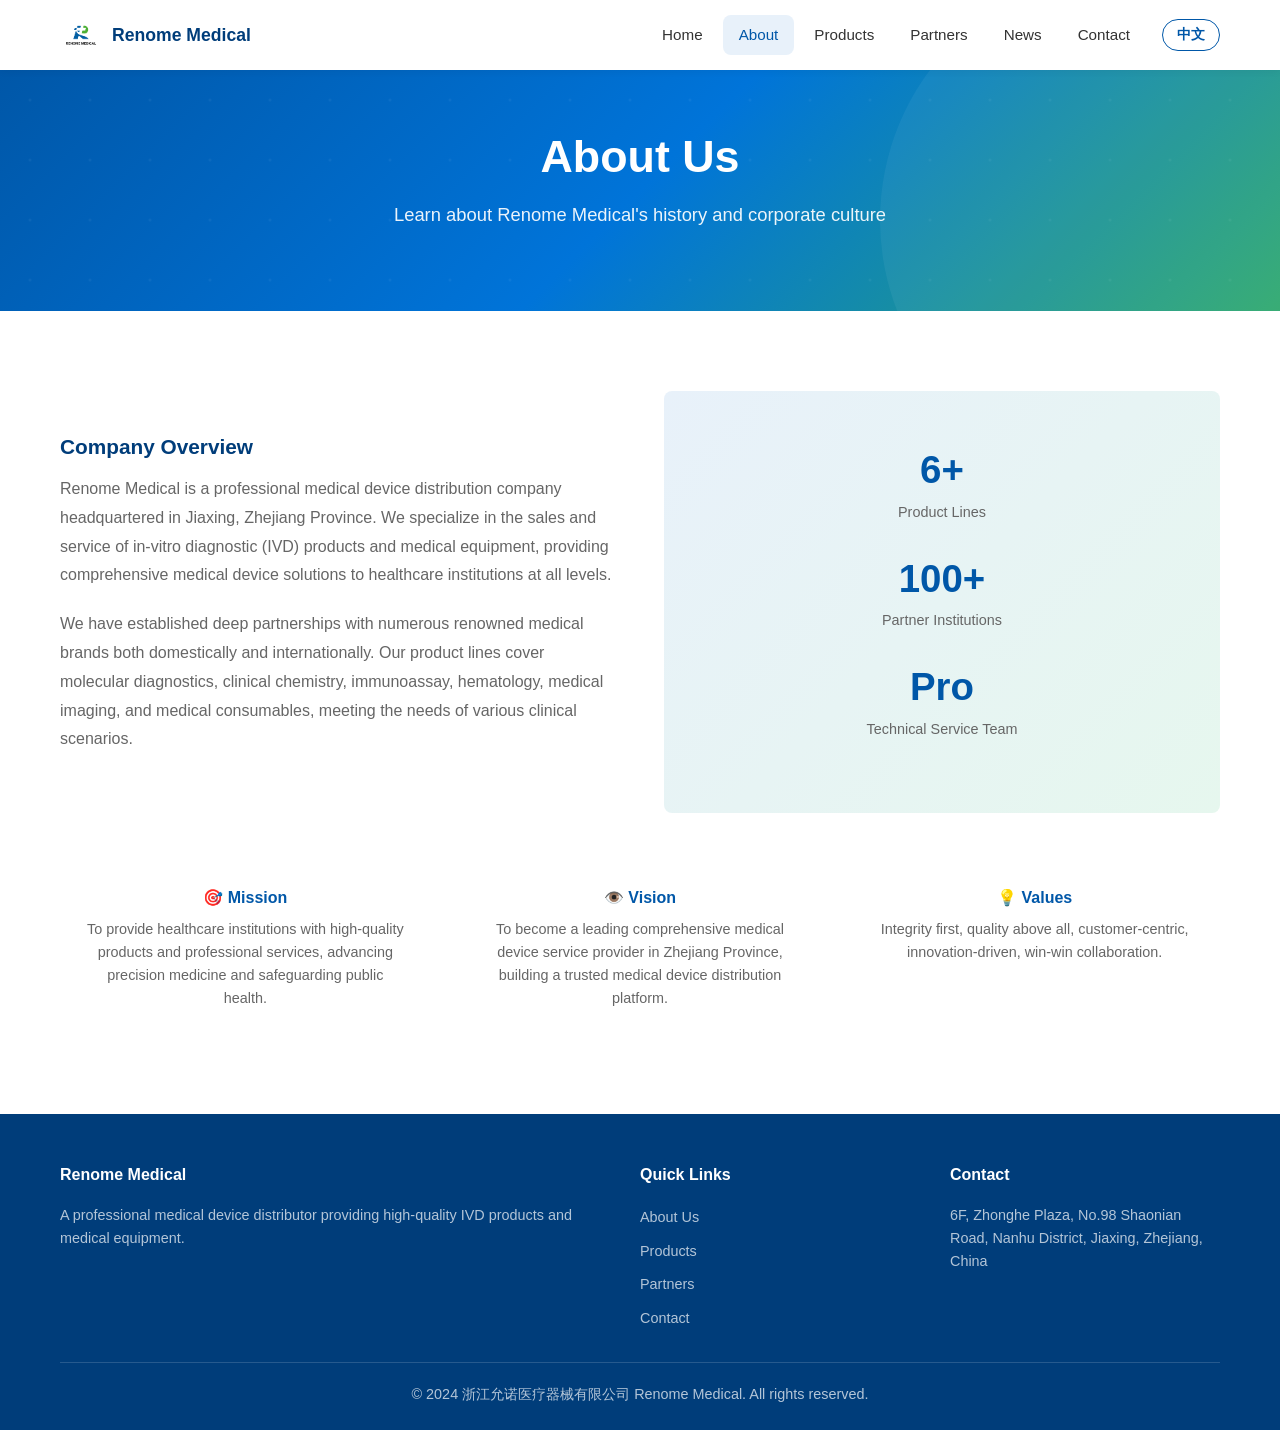
==== about.html @ 47ecd9e8 "Initial commit: Renome Medical bilingual website" ====
<!DOCTYPE html>
<html lang="zh-CN">
<head>
  <meta charset="UTF-8">
  <meta name="viewport" content="width=device-width,initial-scale=1">
  <title data-cn="关于我们 - 浙江允诺医疗器械有限公司" data-en="About Us - Renome Medical">关于我们 - 浙江允诺医疗器械有限公司</title>
  <meta name="description" content="了解浙江允诺医疗器械有限公司 - Learn about Renome Medical, a professional medical device distributor.">
  <link rel="icon" href="logo.png">
  <link rel="stylesheet" href="css/style.css">
</head>
<body>
  <header class="header">
    <div class="container">
      <a href="index.html" class="logo"><img src="logo.png" alt="Renome Medical"><span data-cn="允诺医疗" data-en="Renome Medical">允诺医疗</span></a>
      <button class="mobile-toggle" onclick="toggleNav()" aria-label="Menu">☰</button>
      <nav class="nav">
        <a href="index.html" data-page="index" data-cn="首页" data-en="Home">首页</a>
        <a href="about.html" data-page="about" data-cn="关于我们" data-en="About">关于我们</a>
        <a href="products.html" data-page="products" data-cn="产品中心" data-en="Products">产品中心</a>
        <a href="partners.html" data-page="partners" data-cn="品牌合作" data-en="Partners">品牌合作</a>
        <a href="news.html" data-page="news" data-cn="新闻动态" data-en="News">新闻动态</a>
        <a href="contact.html" data-page="contact" data-cn="联系我们" data-en="Contact">联系我们</a>
        <button class="lang-toggle" onclick="toggleLang()">EN</button>
      </nav>
    </div>
  </header>

  <section class="hero" style="padding:60px 0 50px">
    <div class="container" style="flex-direction:column;text-align:center">
      <div class="hero-content">
        <h1 data-cn="关于我们" data-en="About Us">关于我们</h1>
        <p data-cn="了解浙江允诺医疗器械有限公司的发展历程与企业文化" data-en="Learn about Renome Medical's history and corporate culture">了解浙江允诺医疗器械有限公司的发展历程与企业文化</p>
      </div>
    </div>
  </section>

  <section class="section">
    <div class="container">
      <div class="about-content fade-in">
        <div class="about-text">
          <h3 data-cn="公司简介" data-en="Company Overview">公司简介</h3>
          <p data-cn="浙江允诺医疗器械有限公司是一家专业的医疗器械经销企业，总部位于浙江省嘉兴市。公司专注于体外诊断产品（IVD）及医疗设备的销售与服务，为各级医疗机构提供全面的医疗器械解决方案。" data-en="Renome Medical is a professional medical device distribution company headquartered in Jiaxing, Zhejiang Province. We specialize in the sales and service of in-vitro diagnostic (IVD) products and medical equipment, providing comprehensive medical device solutions to healthcare institutions at all levels.">浙江允诺医疗器械有限公司是一家专业的医疗器械经销企业，总部位于浙江省嘉兴市。公司专注于体外诊断产品（IVD）及医疗设备的销售与服务，为各级医疗机构提供全面的医疗器械解决方案。</p>
          <p data-cn="公司与国内外众多知名医疗品牌建立了深度合作关系，产品线涵盖分子诊断、临床化学、免疫诊断、血液分析、医学影像和医用耗材等多个领域，能够满足不同临床场景的需求。" data-en="We have established deep partnerships with numerous renowned medical brands both domestically and internationally. Our product lines cover molecular diagnostics, clinical chemistry, immunoassay, hematology, medical imaging, and medical consumables, meeting the needs of various clinical scenarios.">公司与国内外众多知名医疗品牌建立了深度合作关系，产品线涵盖分子诊断、临床化学、免疫诊断、血液分析、医学影像和医用耗材等多个领域。</p>
        </div>
        <div class="about-visual">
          <div class="stat"><div class="stat-num" data-cn="6+" data-en="6+">6+</div><div class="stat-label" data-cn="产品线覆盖" data-en="Product Lines">产品线覆盖</div></div>
          <div class="stat"><div class="stat-num" data-cn="100+" data-en="100+">100+</div><div class="stat-label" data-cn="合作医疗机构" data-en="Partner Institutions">合作医疗机构</div></div>
          <div class="stat"><div class="stat-num" data-cn="专业" data-en="Pro">专业</div><div class="stat-label" data-cn="技术服务团队" data-en="Technical Service Team">技术服务团队</div></div>
        </div>
      </div>

      <div class="values-grid fade-in">
        <div class="value-card">
          <h4 data-cn="🎯 使命" data-en="🎯 Mission">🎯 使命</h4>
          <p data-cn="为医疗机构提供高品质的产品和专业的服务，助力精准医疗发展，守护人民健康。" data-en="To provide healthcare institutions with high-quality products and professional services, advancing precision medicine and safeguarding public health.">为医疗机构提供高品质的产品和专业的服务，助力精准医疗发展，守护人民健康。</p>
        </div>
        <div class="value-card">
          <h4 data-cn="👁️ 愿景" data-en="👁️ Vision">👁️ 愿景</h4>
          <p data-cn="成为浙江省领先的医疗器械综合服务商，打造值得信赖的医疗器械流通平台。" data-en="To become a leading comprehensive medical device service provider in Zhejiang Province, building a trusted medical device distribution platform.">成为浙江省领先的医疗器械综合服务商，打造值得信赖的医疗器械流通平台。</p>
        </div>
        <div class="value-card">
          <h4 data-cn="💡 价值观" data-en="💡 Values">💡 价值观</h4>
          <p data-cn="诚信为本、品质至上、客户第一、创新驱动、合作共赢。" data-en="Integrity first, quality above all, customer-centric, innovation-driven, win-win collaboration.">诚信为本、品质至上、客户第一、创新驱动、合作共赢。</p>
        </div>
      </div>
    </div>
  </section>

  <footer class="footer">
    <div class="container">
      <div class="footer-grid">
        <div>
          <h4 data-cn="浙江允诺医疗器械有限公司" data-en="Renome Medical">浙江允诺医疗器械有限公司</h4>
          <p data-cn="专业的医疗器械经销商，为医疗机构提供高品质的体外诊断产品及医疗设备。" data-en="A professional medical device distributor providing high-quality IVD products and medical equipment.">专业的医疗器械经销商。</p>
        </div>
        <div>
          <h4 data-cn="快速链接" data-en="Quick Links">快速链接</h4>
          <ul class="footer-links">
            <li><a href="about.html" data-cn="关于我们" data-en="About Us">关于我们</a></li>
            <li><a href="products.html" data-cn="产品中心" data-en="Products">产品中心</a></li>
            <li><a href="partners.html" data-cn="品牌合作" data-en="Partners">品牌合作</a></li>
            <li><a href="contact.html" data-cn="联系我们" data-en="Contact">联系我们</a></li>
          </ul>
        </div>
        <div>
          <h4 data-cn="联系方式" data-en="Contact">联系方式</h4>
          <p data-cn="浙江省嘉兴市南湖区少年路98号中和广场六楼" data-en="6F, Zhonghe Plaza, No.98 Shaonian Road, Nanhu District, Jiaxing, Zhejiang, China">浙江省嘉兴市南湖区少年路98号中和广场六楼</p>
        </div>
      </div>
      <div class="footer-bottom"><p>© 2024 浙江允诺医疗器械有限公司 Renome Medical. All rights reserved.</p></div>
    </div>
  </footer>
  <script src="js/main.js"></script>
</body>
</html>
---- css/style.css ----
/* ===== Reset & Base ===== */
*,*::before,*::after{box-sizing:border-box;margin:0;padding:0}
:root{
  --blue:#0057a8;--blue-dark:#003d7a;--blue-light:#e8f1fa;
  --green:#2ea86e;--green-light:#e6f7ee;
  --gray:#f5f7fa;--text:#333;--text-light:#666;
  --white:#fff;--shadow:0 2px 12px rgba(0,0,0,.08);
  --radius:8px;--transition:.3s ease;
}
html{scroll-behavior:smooth}
body{font-family:-apple-system,BlinkMacSystemFont,'Segoe UI',Roboto,'Noto Sans SC',sans-serif;color:var(--text);line-height:1.6;overflow-x:hidden}
a{color:var(--blue);text-decoration:none;transition:color var(--transition)}
a:hover{color:var(--green)}
img{max-width:100%;display:block}
.container{max-width:1200px;margin:0 auto;padding:0 20px}
.section{padding:80px 0}
.section-title{text-align:center;font-size:2rem;color:var(--blue-dark);margin-bottom:12px}
.section-subtitle{text-align:center;color:var(--text-light);margin-bottom:48px;font-size:1.05rem}
.btn{display:inline-block;padding:12px 32px;border-radius:var(--radius);font-weight:600;transition:all var(--transition);cursor:pointer;border:none;font-size:1rem}
.btn-primary{background:var(--blue);color:#fff}.btn-primary:hover{background:var(--blue-dark);color:#fff}
.btn-outline{border:2px solid var(--blue);color:var(--blue);background:transparent}.btn-outline:hover{background:var(--blue);color:#fff}

/* ===== Header ===== */
.header{position:fixed;top:0;left:0;width:100%;z-index:1000;background:rgba(255,255,255,.97);backdrop-filter:blur(8px);box-shadow:0 1px 8px rgba(0,0,0,.06);transition:box-shadow var(--transition)}
.header .container{display:flex;align-items:center;justify-content:space-between;height:70px}
.logo{display:flex;align-items:center;gap:10px}
.logo img{height:42px}
.logo span{font-size:1.1rem;font-weight:700;color:var(--blue-dark)}
.nav{display:flex;align-items:center;gap:4px}
.nav a{padding:8px 16px;border-radius:var(--radius);font-size:.95rem;color:var(--text);font-weight:500;transition:all var(--transition)}
.nav a:hover,.nav a.active{color:var(--blue);background:var(--blue-light)}
.lang-toggle{margin-left:12px;padding:6px 14px;border:1.5px solid var(--blue);border-radius:20px;font-size:.85rem;color:var(--blue);cursor:pointer;font-weight:600;background:transparent;transition:all var(--transition)}
.lang-toggle:hover{background:var(--blue);color:#fff}
.mobile-toggle{display:none;background:none;border:none;font-size:1.5rem;cursor:pointer;color:var(--blue)}

/* ===== Hero ===== */
.hero{margin-top:70px;padding:100px 0 80px;background:linear-gradient(135deg,var(--blue) 0%,#0074d9 50%,var(--green) 100%);position:relative;overflow:hidden;color:#fff}
.hero::before{content:'';position:absolute;inset:0;background:url("data:image/svg+xml,%3Csvg width='60' height='60' xmlns='http://www.w3.org/2000/svg'%3E%3Ccircle cx='30' cy='30' r='1.5' fill='rgba(255,255,255,0.08)'/%3E%3C/svg%3E");opacity:.6}
.hero::after{content:'';position:absolute;right:-100px;top:-100px;width:500px;height:500px;border-radius:50%;background:rgba(255,255,255,.05)}
.hero .container{position:relative;z-index:1;display:flex;align-items:center;gap:60px}
.hero-content{flex:1}
.hero h1{font-size:2.8rem;margin-bottom:16px;line-height:1.2}
.hero p{font-size:1.15rem;opacity:.92;margin-bottom:32px;max-width:540px}
.hero-buttons{display:flex;gap:16px;flex-wrap:wrap}
.hero .btn-primary{background:rgba(255,255,255,.18);border:2px solid #fff}.hero .btn-primary:hover{background:#fff;color:var(--blue)}
.hero .btn-outline{border-color:#fff;color:#fff}.hero .btn-outline:hover{background:#fff;color:var(--blue)}
.hero-visual{flex:0 0 400px;text-align:center}
.hero-icon{width:280px;height:280px;margin:0 auto}
.hero-icon svg{width:100%;height:100%}

/* ===== Strengths ===== */
.strengths{background:var(--gray)}
.strengths-grid{display:grid;grid-template-columns:repeat(4,1fr);gap:28px}
.strength-card{background:#fff;border-radius:var(--radius);padding:36px 24px;text-align:center;box-shadow:var(--shadow);transition:transform var(--transition)}
.strength-card:hover{transform:translateY(-4px)}
.strength-icon{width:56px;height:56px;margin:0 auto 16px;color:var(--blue)}
.strength-icon svg{width:100%;height:100%}
.strength-card h3{font-size:1.1rem;color:var(--blue-dark);margin-bottom:8px}
.strength-card p{font-size:.92rem;color:var(--text-light)}

/* ===== Products ===== */
.products-grid{display:grid;grid-template-columns:repeat(3,1fr);gap:28px}
.product-card{background:#fff;border-radius:var(--radius);padding:36px 28px;text-align:center;box-shadow:var(--shadow);border-top:3px solid var(--blue);transition:all var(--transition);cursor:pointer}
.product-card:hover{transform:translateY(-4px);border-top-color:var(--green)}
.product-icon{width:52px;height:52px;margin:0 auto 16px;color:var(--blue)}
.product-icon svg{width:100%;height:100%}
.product-card h3{font-size:1.1rem;color:var(--blue-dark);margin-bottom:8px}
.product-card p{font-size:.9rem;color:var(--text-light)}

/* ===== Partners ===== */
.partners{background:var(--gray)}
.partner-featured{background:#fff;border-radius:var(--radius);padding:48px;box-shadow:var(--shadow);display:flex;align-items:center;gap:48px;margin-bottom:40px}
.partner-featured .partner-logo{flex:0 0 200px;height:80px;background:var(--blue-light);border-radius:var(--radius);display:flex;align-items:center;justify-content:center;font-size:1.4rem;font-weight:700;color:var(--blue)}
.partner-featured .partner-info{flex:1}
.partner-featured h3{font-size:1.4rem;color:var(--blue-dark);margin-bottom:12px}
.partner-featured p{color:var(--text-light);line-height:1.7}
.partner-grid{display:grid;grid-template-columns:repeat(4,1fr);gap:20px}
.partner-slot{background:#fff;border-radius:var(--radius);padding:32px;text-align:center;box-shadow:var(--shadow);color:var(--text-light);font-size:.9rem;border:2px dashed #ddd}

/* ===== About ===== */
.about-content{display:grid;grid-template-columns:1fr 1fr;gap:48px;align-items:center}
.about-text h3{font-size:1.3rem;color:var(--blue-dark);margin-bottom:12px}
.about-text p{color:var(--text-light);margin-bottom:20px;line-height:1.8}
.about-visual{background:linear-gradient(135deg,var(--blue-light),var(--green-light));border-radius:var(--radius);padding:48px;text-align:center}
.about-visual .stat{margin-bottom:24px}
.about-visual .stat-num{font-size:2.4rem;font-weight:700;color:var(--blue)}
.about-visual .stat-label{font-size:.9rem;color:var(--text-light)}
.values-grid{display:grid;grid-template-columns:repeat(3,1fr);gap:24px;margin-top:48px}
.value-card{text-align:center;padding:24px}
.value-card h4{color:var(--blue);margin-bottom:8px}
.value-card p{font-size:.9rem;color:var(--text-light)}

/* ===== News ===== */
.news-placeholder{text-align:center;padding:60px;background:var(--gray);border-radius:var(--radius);color:var(--text-light)}
.news-placeholder svg{width:64px;height:64px;margin:0 auto 16px;color:var(--blue);opacity:.4}

/* ===== Contact ===== */
.contact{background:var(--gray)}
.contact-grid{display:grid;grid-template-columns:1fr 1fr;gap:48px}
.contact-form{background:#fff;border-radius:var(--radius);padding:36px;box-shadow:var(--shadow)}
.form-group{margin-bottom:20px}
.form-group label{display:block;font-weight:600;margin-bottom:6px;font-size:.9rem;color:var(--blue-dark)}
.form-group input,.form-group textarea,.form-group select{width:100%;padding:12px 16px;border:1.5px solid #ddd;border-radius:var(--radius);font-size:.95rem;font-family:inherit;transition:border var(--transition)}
.form-group input:focus,.form-group textarea:focus{outline:none;border-color:var(--blue)}
.form-group textarea{resize:vertical;min-height:120px}
.contact-info{display:flex;flex-direction:column;gap:24px}
.info-card{background:#fff;border-radius:var(--radius);padding:24px;box-shadow:var(--shadow);display:flex;align-items:flex-start;gap:16px}
.info-card svg{flex:0 0 24px;color:var(--blue);margin-top:2px}
.info-card h4{font-size:.95rem;color:var(--blue-dark);margin-bottom:4px}
.info-card p{font-size:.9rem;color:var(--text-light)}
.map-container{background:#fff;border-radius:var(--radius);overflow:hidden;box-shadow:var(--shadow);margin-top:24px}
.map-container iframe{width:100%;height:250px;border:none}

/* ===== Footer ===== */
.footer{background:var(--blue-dark);color:rgba(255,255,255,.8);padding:48px 0 24px}
.footer-grid{display:grid;grid-template-columns:2fr 1fr 1fr;gap:40px;margin-bottom:32px}
.footer h4{color:#fff;margin-bottom:16px;font-size:1rem}
.footer p,.footer a{font-size:.9rem;color:rgba(255,255,255,.7)}
.footer a:hover{color:#fff}
.footer-links{list-style:none;display:flex;flex-direction:column;gap:8px}
.footer-bottom{border-top:1px solid rgba(255,255,255,.15);padding-top:20px;text-align:center;font-size:.85rem;color:rgba(255,255,255,.5)}

/* ===== Animations ===== */
.fade-in{opacity:0;transform:translateY(24px);transition:opacity .6s,transform .6s}
.fade-in.visible{opacity:1;transform:none}

/* ===== Responsive ===== */
@media(max-width:992px){
  .hero .container{flex-direction:column;text-align:center}
  .hero p{margin-left:auto;margin-right:auto}
  .hero-buttons{justify-content:center}
  .hero-visual{flex:none;width:100%;max-width:300px}
  .strengths-grid{grid-template-columns:repeat(2,1fr)}
  .products-grid{grid-template-columns:repeat(2,1fr)}
  .about-content{grid-template-columns:1fr}
  .contact-grid{grid-template-columns:1fr}
  .footer-grid{grid-template-columns:1fr}
  .partner-featured{flex-direction:column;text-align:center}
}
@media(max-width:768px){
  .nav{position:fixed;top:70px;left:0;right:0;background:#fff;flex-direction:column;padding:20px;box-shadow:var(--shadow);transform:translateY(-120%);transition:transform var(--transition);z-index:999}
  .nav.open{transform:translateY(0)}
  .mobile-toggle{display:block}
  .lang-toggle{margin-left:0;margin-top:8px}
  .hero h1{font-size:2rem}
  .section{padding:60px 0}
  .strengths-grid,.products-grid{grid-template-columns:1fr}
  .partner-grid{grid-template-columns:repeat(2,1fr)}
  .values-grid{grid-template-columns:1fr}
}
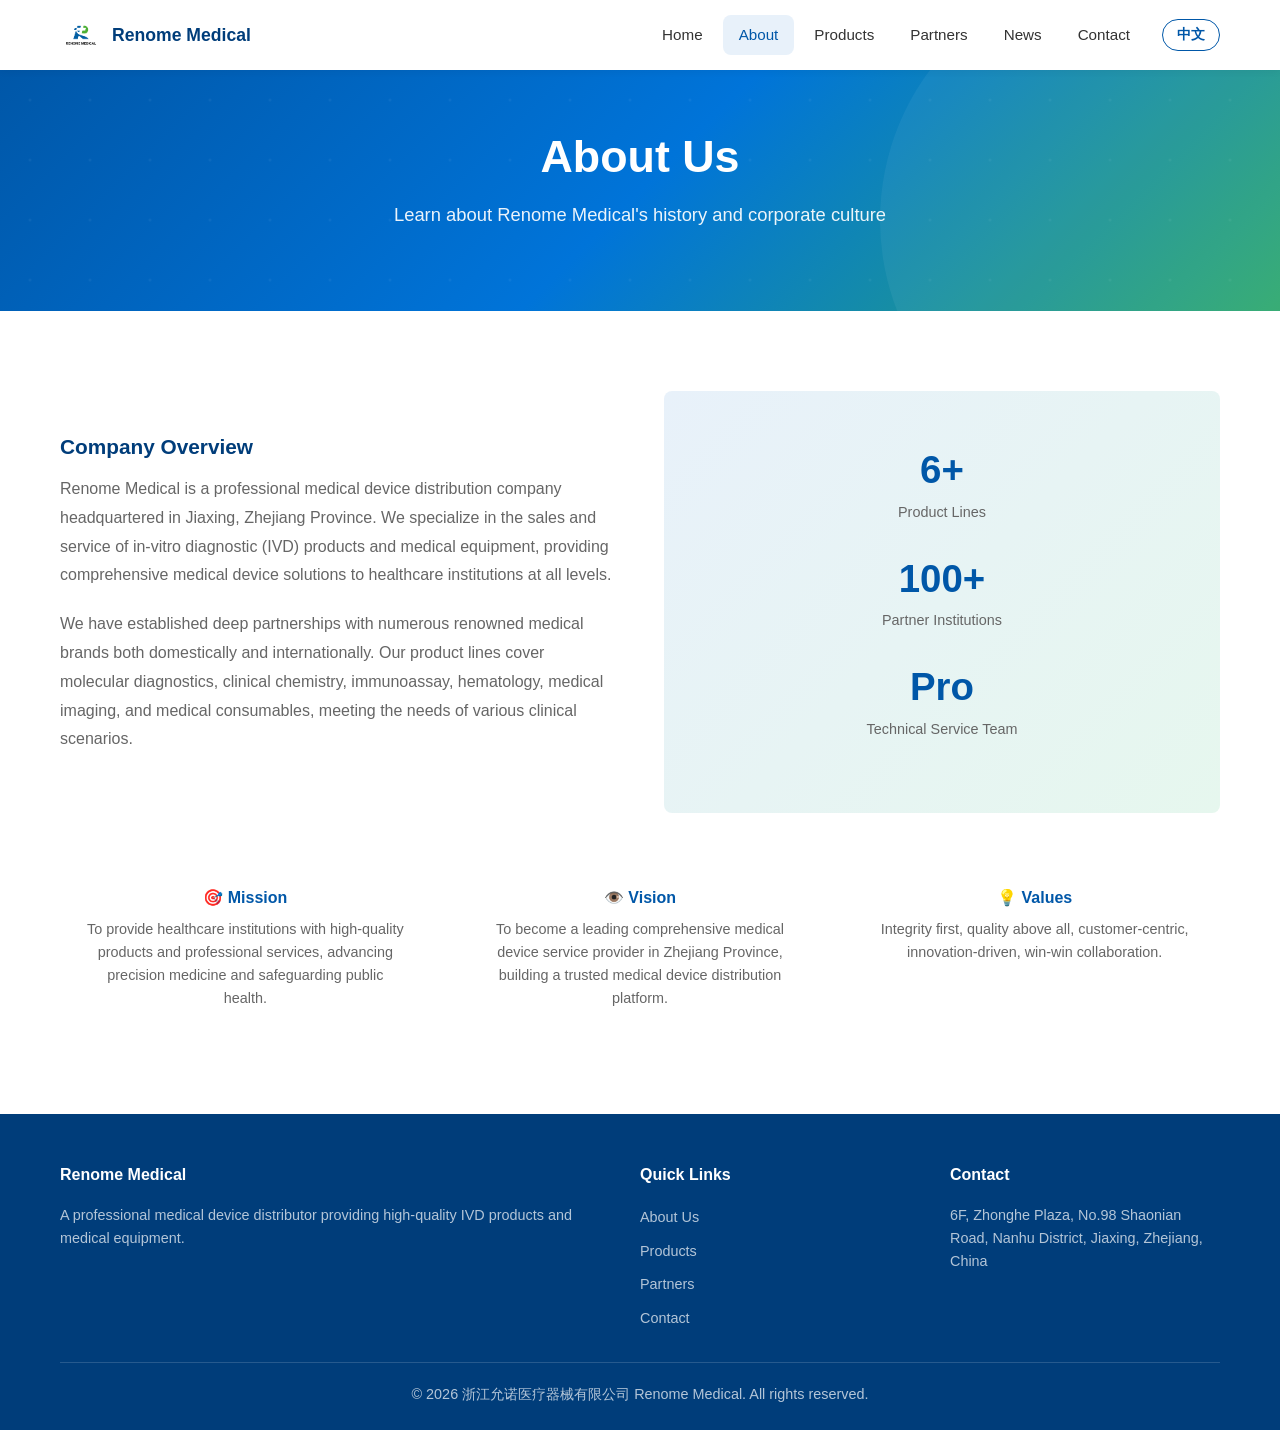
==== commit ab94d273: "Add Sansure logo, update email to renomemedical@126.com, fix copyright year" ====
--- a/about.html
+++ b/about.html
@@ -1,4 +1,4 @@
-<!DOCTYPE html>
+﻿<!DOCTYPE html>
 <html lang="zh-CN">
 <head>
   <meta charset="UTF-8">
@@ -87,7 +87,7 @@
           <p data-cn="浙江省嘉兴市南湖区少年路98号中和广场六楼" data-en="6F, Zhonghe Plaza, No.98 Shaonian Road, Nanhu District, Jiaxing, Zhejiang, China">浙江省嘉兴市南湖区少年路98号中和广场六楼</p>
         </div>
       </div>
-      <div class="footer-bottom"><p>© 2024 浙江允诺医疗器械有限公司 Renome Medical. All rights reserved.</p></div>
+      <div class="footer-bottom"><p>© 2026 浙江允诺医疗器械有限公司 Renome Medical. All rights reserved.</p></div>
     </div>
   </footer>
   <script src="js/main.js"></script>
--- a/css/style.css
+++ b/css/style.css
@@ -70,7 +70,8 @@
 /* ===== Partners ===== */
 .partners{background:var(--gray)}
 .partner-featured{background:#fff;border-radius:var(--radius);padding:48px;box-shadow:var(--shadow);display:flex;align-items:center;gap:48px;margin-bottom:40px}
-.partner-featured .partner-logo{flex:0 0 200px;height:80px;background:var(--blue-light);border-radius:var(--radius);display:flex;align-items:center;justify-content:center;font-size:1.4rem;font-weight:700;color:var(--blue)}
+.partner-featured .partner-logo{flex:0 0 220px;min-height:100px;background:var(--blue-light);border-radius:var(--radius);display:flex;align-items:center;justify-content:center;font-size:1.4rem;font-weight:700;color:var(--blue);padding:20px}
+.partner-featured .partner-logo img{max-width:180px;max-height:80px;object-fit:contain}
 .partner-featured .partner-info{flex:1}
 .partner-featured h3{font-size:1.4rem;color:var(--blue-dark);margin-bottom:12px}
 .partner-featured p{color:var(--text-light);line-height:1.7}
